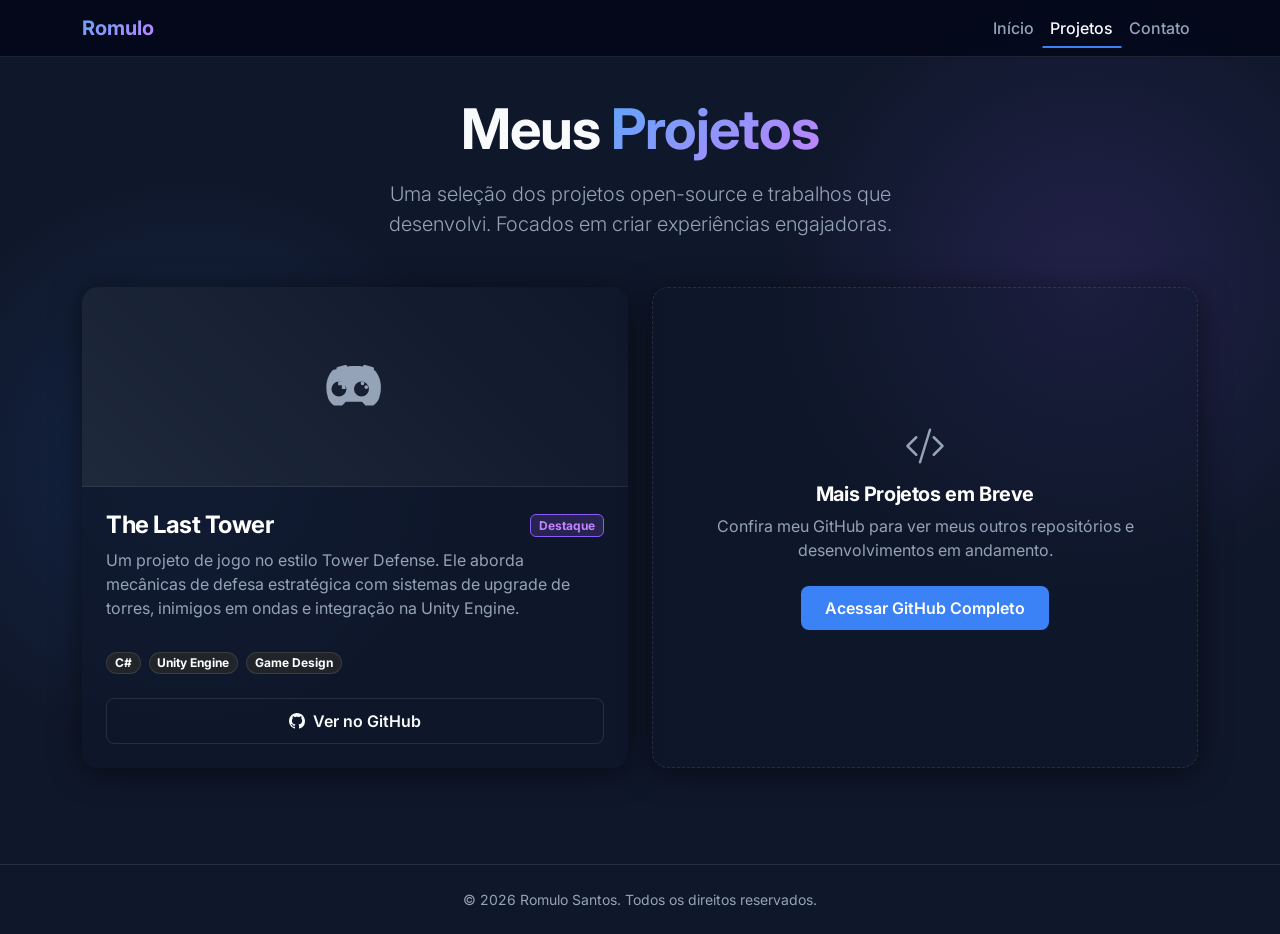
==== projects.html @ 46c8688b "feat: Initial commit for portfolio website" ====
<!DOCTYPE html>
<html lang="pt-BR">

<head>
    <meta charset="UTF-8">
    <meta name="viewport" content="width=device-width, initial-scale=1.0">
    <title>Projetos | Romulo</title>
    <meta name="description" content="Explore os projetos de Romulo, incluindo o jogo The Last Tower.">

    <link rel="preconnect" href="https://fonts.googleapis.com">
    <link rel="preconnect" href="https://fonts.gstatic.com" crossorigin>
    <link href="https://fonts.googleapis.com/css2?family=Inter:wght@300;400;500;600;700&display=swap" rel="stylesheet">

    <link href="https://cdn.jsdelivr.net/npm/bootstrap@5.3.0/dist/css/bootstrap.min.css" rel="stylesheet">
    <link rel="stylesheet" href="static/css/style.css">
</head>

<body>

    <!-- Navigation -->
    <nav class="navbar navbar-expand-lg navbar-dark glass-navbar fixed-top">
        <div class="container">
            <a class="navbar-brand fw-bold text-gradient" href="index.html">Romulo</a>
            <button class="navbar-toggler" type="button" data-bs-toggle="collapse" data-bs-target="#navbarNav">
                <span class="navbar-toggler-icon"></span>
            </button>
            <div class="collapse navbar-collapse" id="navbarNav">
                <ul class="navbar-nav ms-auto">
                    <li class="nav-item">
                        <a class="nav-link" href="index.html">Início</a>
                    </li>
                    <li class="nav-item">
                        <a class="nav-link active" aria-current="page" href="projects.html">Projetos</a>
                    </li>
                    <li class="nav-item">
                        <a class="nav-link" href="contact.html">Contato</a>
                    </li>
                </ul>
            </div>
        </div>
    </nav>

    <!-- Main Content -->
    <main class="container my-5 pt-5 flex-grow-1">

        <div class="text-center mb-5 fade-up delay-1">
            <h1 class="display-4 fw-bold mb-3">Meus <span class="text-gradient">Projetos</span></h1>
            <p class="lead text-muted-custom mx-auto" style="max-width: 600px;">
                Uma seleção dos projetos open-source e trabalhos que desenvolvi. Focados em criar experiências
                engajadoras.
            </p>
        </div>

        <div class="row g-4 mb-5">
            <!-- Project 1: The Last Tower -->
            <div class="col-lg-6 fade-up delay-2">
                <div class="card h-100 glass-panel project-card border-0">
                    <!-- Project Image/Placeholder -->
                    <div class="card-img-top bg-dark border-bottom"
                        style="height: 200px; border-color: var(--glass-border) !important; background: linear-gradient(45deg, #1e293b, #0f172a); display: flex; align-items: center; justify-content: center;">
                        <svg xmlns="http://www.w3.org/2000/svg" width="60" height="60" fill="currentColor"
                            class="bi bi-controller text-muted-custom" viewBox="0 0 16 16">
                            <path
                                d="M11.5 6.027a.5.5 0 1 1-1 0 .5.5 0 0 1 1 0zm-1.5 1.5a.5.5 0 1 0 0-1 .5.5 0 0 0 0 1zm2.5-.5a.5.5 0 1 1-1 0 .5.5 0 0 1 1 0zm-1.5 1.5a.5.5 0 1 0 0-1 .5.5 0 0 0 0 1zm-6.5-3h1v1h1v1h-1v1h-1v-1h-1v-1h1v-1z" />
                            <path
                                d="M3.051 3.26a.5.5 0 0 1 .354-.613l1.932-.518a.5.5 0 0 1 .62.39c.655-.079 1.35-.117 2.043-.117.72 0 1.443.041 2.12.126a.5.5 0 0 1 .622-.399l1.932.518a.5.5 0 0 1 .306.729c.14.09.266.19.373.297.408.408.78 1.05 1.068 1.777.29.731.467 1.552.487 2.274a7.9 7.9 0 0 1-.5 3.328 3.5 3.5 0 0 1-.84 1.28l-.511.465a.5.5 0 0 1-.371.126h-1.636a.5.5 0 0 1-.365-.15l-.837-.836h-4.305l-.837.836a.5.5 0 0 1-.365.15H2.571a.5.5 0 0 1-.37-.126l-.512-.465a3.5 3.5 0 0 1-.84-1.28 7.9 7.9 0 0 1-.5-3.328c.02-.722.197-1.543.487-2.274a5.5 5.5 0 0 1 1.068-1.777c.107-.107.234-.208.374-.298m1.444 3.16a2 2 0 1 0 0 4 2 2 0 0 0 0-4m6 0a2 2 0 1 0 0 4 2 2 0 0 0 0-4" />
                        </svg>
                    </div>
                    <div class="card-body p-4 d-flex flex-column text-white">
                        <div class="d-flex justify-content-between align-items-center mb-2">
                            <h3 class="card-title h4 mb-0 fw-bold">The Last Tower</h3>
                            <span class="badge bg-custom-glow"
                                style="background: rgba(139, 92, 246, 0.2); color: #c084fc; border: 1px solid #8b5cf6;">Destaque</span>
                        </div>
                        <p class="card-text text-muted-custom flex-grow-1">
                            Um projeto de jogo no estilo Tower Defense. Ele aborda mecânicas de defesa estratégica com
                            sistemas de upgrade de torres, inimigos em ondas e integração na Unity Engine.
                        </p>
                        <div class="d-flex gap-2 mt-3 flex-wrap">
                            <span class="badge rounded-pill bg-dark border"
                                style="border-color: var(--glass-border) !important;">C#</span>
                            <span class="badge rounded-pill bg-dark border"
                                style="border-color: var(--glass-border) !important;">Unity Engine</span>
                            <span class="badge rounded-pill bg-dark border"
                                style="border-color: var(--glass-border) !important;">Game Design</span>
                        </div>
                    </div>
                    <div class="card-footer bg-transparent border-top-0 p-4 pt-0">
                        <a href="https://github.com/Romulo-ns/The_Last_Tower" target="_blank"
                            class="btn btn-outline-glass w-100 d-flex align-items-center justify-content-center gap-2">
                            <svg xmlns="http://www.w3.org/2000/svg" width="16" height="16" fill="currentColor"
                                class="bi bi-github" viewBox="0 0 16 16">
                                <path
                                    d="M8 0C3.58 0 0 3.58 0 8c0 3.54 2.29 6.53 5.47 7.59.4.07.55-.17.55-.38 0-.19-.01-.82-.01-1.49-2.01.37-2.53-.49-2.69-.94-.09-.23-.48-.94-.82-1.13-.28-.15-.68-.52-.01-.53.63-.01 1.08.58 1.23.82.72 1.21 1.87.87 2.33.66.07-.52.28-.87.51-1.07-1.78-.2-3.64-.89-3.64-3.95 0-.87.31-1.59.82-2.15-.08-.2-.36-1.02.08-2.12 0 0 .67-.21 2.2.82.64-.18 1.32-.27 2-.27s1.36.09 2 .27c1.53-1.04 2.2-.82 2.2-.82.44 1.1.16 1.92.08 2.12.51.56.82 1.27.82 2.15 0 3.07-1.87 3.75-3.65 3.95.29.25.54.73.54 1.48 0 1.07-.01 1.93-.01 2.2 0 .21.15.46.55.38A8.01 8.01 0 0 0 16 8c0-4.42-3.58-8-8-8z" />
                            </svg>
                            Ver no GitHub
                        </a>
                    </div>
                </div>
            </div>

            <!-- More projects can be added here -->
            <div class="col-lg-6 fade-up delay-3">
                <div class="card h-100 glass-panel border-0 d-flex align-items-center justify-content-center text-center p-5"
                    style="border: 1px dashed var(--glass-border) !important; background: rgba(15, 23, 42, 0.3);">
                    <div class="text-muted-custom">
                        <svg xmlns="http://www.w3.org/2000/svg" width="40" height="40" fill="currentColor"
                            class="bi bi-code-slash mb-3 text-gradient" viewBox="0 0 16 16">
                            <path
                                d="M10.478 1.647a.5.5 0 1 0-.956-.294l-4 13a.5.5 0 0 0 .956.294zM4.854 4.146a.5.5 0 0 1 0 .708L1.707 8l3.147 3.146a.5.5 0 0 1-.708.708l-3.5-3.5a.5.5 0 0 1 0-.708l3.5-3.5a.5.5 0 0 1 .708 0zm6.292 0a.5.5 0 0 0 0 .708L14.293 8l-3.147 3.146a.5.5 0 0 0 .708.708l3.5-3.5a.5.5 0 0 0 0-.708l-3.5-3.5a.5.5 0 0 0-.708 0z" />
                        </svg>
                        <h4 class="h5 fw-bold mb-2 text-white">Mais Projetos em Breve</h4>
                        <p class="mb-4">Confira meu GitHub para ver meus outros repositórios e desenvolvimentos em
                            andamento.</p>
                        <a href="https://github.com/Romulo-ns" target="_blank" class="btn btn-custom-glow">
                            Acessar GitHub Completo
                        </a>
                    </div>
                </div>
            </div>
        </div>
    </main>

    <!-- Footer -->
    <footer class="mt-auto py-4 text-center border-top" style="border-color: var(--glass-border) !important;">
        <div class="container text-muted-custom small">
            &copy; 2026 Romulo Santos. Todos os direitos reservados.
        </div>
    </footer>

    <script src="https://cdn.jsdelivr.net/npm/bootstrap@5.3.0/dist/js/bootstrap.bundle.min.js"></script>
    <script src="static/js/main.js"></script>
</body>

</html>
---- static/css/style.css ----
:root {
  --bg-dark: #0f172a;
  --bg-darker: #020617;
  --text-main: #f8fafc;
  --text-muted: #94a3b8;
  --accent-color: #3b82f6;
  --accent-glow: rgba(59, 130, 246, 0.5);
  --glass-bg: rgba(15, 23, 42, 0.7);
  --glass-border: rgba(255, 255, 255, 0.1);
}

body {
  background-color: var(--bg-dark);
  background-image: radial-gradient(circle at 15% 50%, rgba(59, 130, 246, 0.15), transparent 25%),
                    radial-gradient(circle at 85% 30%, rgba(139, 92, 246, 0.15), transparent 25%);
  color: var(--text-main);
  font-family: 'Inter', sans-serif;
  min-height: 100vh;
  display: flex;
  flex-direction: column;
}

/* Glassmorphism Classes */
.glass-panel {
  background: var(--glass-bg);
  backdrop-filter: blur(12px);
  -webkit-backdrop-filter: blur(12px);
  border: 1px solid var(--glass-border);
  border-radius: 16px;
  box-shadow: 0 4px 30px rgba(0, 0, 0, 0.5);
}

.glass-navbar {
  background: rgba(2, 6, 23, 0.8);
  backdrop-filter: blur(16px);
  -webkit-backdrop-filter: blur(16px);
  border-bottom: 1px solid var(--glass-border);
}

/* Typography Customizations */
h1, h2, h3, h4, h5, h6 {
  font-weight: 700;
  letter-spacing: -0.02em;
}

.text-gradient {
  background: linear-gradient(135deg, #60a5fa, #c084fc);
  -webkit-background-clip: text;
  -webkit-text-fill-color: transparent;
  background-clip: text;
}

.text-muted-custom {
  color: var(--text-muted) !important;
}

/* Custom Buttons */
.btn-custom-glow {
  background: var(--accent-color);
  color: #fff;
  border: none;
  border-radius: 8px;
  padding: 10px 24px;
  font-weight: 600;
  transition: all 0.3s ease;
  position: relative;
  overflow: hidden;
  z-index: 1;
}

.btn-custom-glow::before {
  content: '';
  position: absolute;
  top: 0; left: 0; right: 0; bottom: 0;
  background: linear-gradient(135deg, #3b82f6, #8b5cf6);
  z-index: -1;
  transition: opacity 0.3s ease;
  opacity: 0;
}

.btn-custom-glow:hover::before {
  opacity: 1;
}

.btn-custom-glow:hover {
  transform: translateY(-2px);
  box-shadow: 0 0 20px var(--accent-glow);
  color: #fff;
}

.btn-outline-glass {
  background: transparent;
  color: var(--text-main);
  border: 1px solid var(--glass-border);
  border-radius: 8px;
  padding: 10px 24px;
  font-weight: 600;
  transition: all 0.3s ease;
}

.btn-outline-glass:hover {
  background: rgba(255, 255, 255, 0.05);
  border-color: rgba(255, 255, 255, 0.2);
  color: var(--text-main);
}

/* Cards Hover Effects */
.project-card {
  transition: transform 0.4s cubic-bezier(0.175, 0.885, 0.32, 1.275), box-shadow 0.4s ease;
  overflow: hidden;
}

.project-card:hover {
  transform: translateY(-8px);
  box-shadow: 0 10px 30px rgba(0, 0, 0, 0.6);
  border-color: rgba(255, 255, 255, 0.2);
}

.project-card .card-img-top {
  transition: transform 0.5s ease;
}

.project-card:hover .card-img-top {
  transform: scale(1.05);
}

/* Navbar Tuning */
.navbar-dark .navbar-nav .nav-link {
  color: var(--text-muted);
  font-weight: 500;
  transition: color 0.3s ease;
  position: relative;
}

.navbar-dark .navbar-nav .nav-link:hover,
.navbar-dark .navbar-nav .nav-link.active {
  color: var(--text-main);
}

.navbar-dark .navbar-nav .nav-link::after {
  content: '';
  position: absolute;
  width: 0;
  height: 2px;
  bottom: 0;
  left: 50%;
  background-color: var(--accent-color);
  transition: all 0.3s ease;
  transform: translateX(-50%);
}

.navbar-dark .navbar-nav .nav-link:hover::after,
.navbar-dark .navbar-nav .nav-link.active::after {
  width: 100%;
}

/* Base Form Styling */
.form-control-glass {
  background: rgba(255, 255, 255, 0.03);
  border: 1px solid var(--glass-border);
  color: var(--text-main);
  border-radius: 8px;
  padding: 12px 16px;
  transition: all 0.3s ease;
}

.form-control-glass:focus {
  background: rgba(255, 255, 255, 0.05);
  border-color: var(--accent-color);
  box-shadow: 0 0 0 0.25rem rgba(59, 130, 246, 0.25);
  color: var(--text-main);
}

.form-control-glass::placeholder {
  color: var(--text-muted);
}

/* Utilities */
.min-vh-80 {
  min-height: 80vh;
}

/* Animations */
.fade-up {
  opacity: 0;
  transform: translateY(30px);
  animation: fadeUp 0.8s cubic-bezier(0.16, 1, 0.3, 1) forwards;
}

.delay-1 { animation-delay: 0.2s; }
.delay-2 { animation-delay: 0.4s; }
.delay-3 { animation-delay: 0.6s; }

@keyframes fadeUp {
  to {
    opacity: 1;
    transform: translateY(0);
  }
}
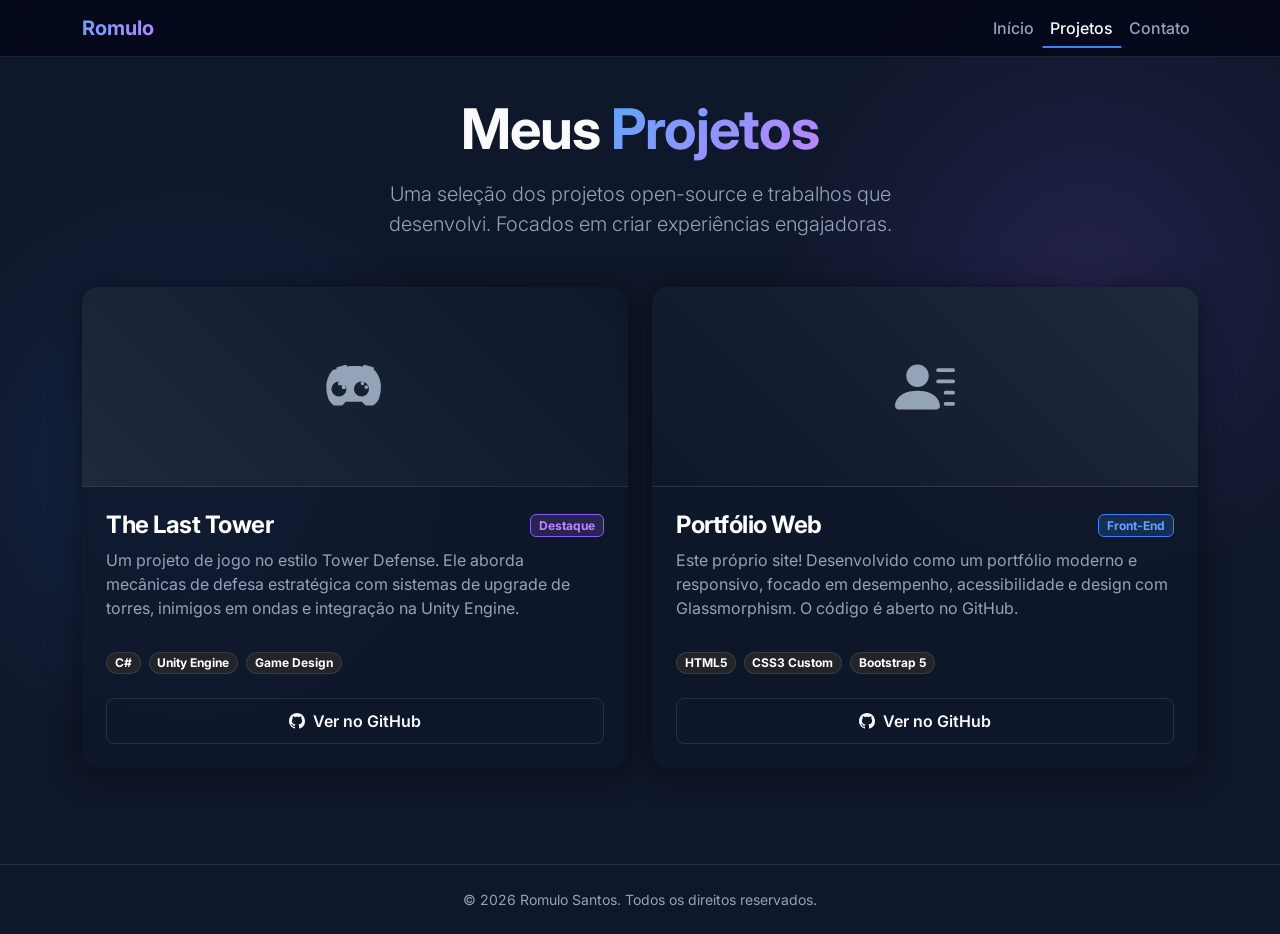
==== commit 9a15c4e5: "feat: Add portfolio project and update README with live URL" ====
--- a/projects.html
+++ b/projects.html
@@ -101,19 +101,41 @@
 
             <!-- More projects can be added here -->
             <div class="col-lg-6 fade-up delay-3">
-                <div class="card h-100 glass-panel border-0 d-flex align-items-center justify-content-center text-center p-5"
-                    style="border: 1px dashed var(--glass-border) !important; background: rgba(15, 23, 42, 0.3);">
-                    <div class="text-muted-custom">
-                        <svg xmlns="http://www.w3.org/2000/svg" width="40" height="40" fill="currentColor"
-                            class="bi bi-code-slash mb-3 text-gradient" viewBox="0 0 16 16">
-                            <path
-                                d="M10.478 1.647a.5.5 0 1 0-.956-.294l-4 13a.5.5 0 0 0 .956.294zM4.854 4.146a.5.5 0 0 1 0 .708L1.707 8l3.147 3.146a.5.5 0 0 1-.708.708l-3.5-3.5a.5.5 0 0 1 0-.708l3.5-3.5a.5.5 0 0 1 .708 0zm6.292 0a.5.5 0 0 0 0 .708L14.293 8l-3.147 3.146a.5.5 0 0 0 .708.708l3.5-3.5a.5.5 0 0 0 0-.708l-3.5-3.5a.5.5 0 0 0-.708 0z" />
+                <!-- Project 2: Portfólio Web -->
+                <div class="card h-100 glass-panel project-card border-0">
+                    <div class="card-img-top bg-dark border-bottom"
+                        style="height: 200px; border-color: var(--glass-border) !important; background: linear-gradient(45deg, #0f172a, #1e293b); display: flex; align-items: center; justify-content: center;">
+                        <svg xmlns="http://www.w3.org/2000/svg" width="60" height="60" fill="currentColor"
+                            class="bi bi-person-lines-fill text-muted-custom" viewBox="0 0 16 16">
+                            <path d="M6 8a3 3 0 1 0 0-6 3 3 0 0 0 0 6zm-5 6s-1 0-1-1 1-4 6-4 6 3 6 4-1 1-1 1H1zM11 3.5a.5.5 0 0 1 .5-.5h4a.5.5 0 0 1 0 1h-4a.5.5 0 0 1-.5-.5zm.5 2.5a.5.5 0 0 0 0 1h4a.5.5 0 0 0 0-1h-4zm2 3a.5.5 0 0 0 0 1h2a.5.5 0 0 0 0-1h-2zm0 3a.5.5 0 0 0 0 1h2a.5.5 0 0 0 0-1h-2z"/>
                         </svg>
-                        <h4 class="h5 fw-bold mb-2 text-white">Mais Projetos em Breve</h4>
-                        <p class="mb-4">Confira meu GitHub para ver meus outros repositórios e desenvolvimentos em
-                            andamento.</p>
-                        <a href="https://github.com/Romulo-ns" target="_blank" class="btn btn-custom-glow">
-                            Acessar GitHub Completo
+                    </div>
+                    <div class="card-body p-4 d-flex flex-column text-white">
+                        <div class="d-flex justify-content-between align-items-center mb-2">
+                            <h3 class="card-title h4 mb-0 fw-bold">Portfólio Web</h3>
+                            <span class="badge bg-custom-glow"
+                                style="background: rgba(59, 130, 246, 0.2); color: #60a5fa; border: 1px solid #3b82f6;">Front-End</span>
+                        </div>
+                        <p class="card-text text-muted-custom flex-grow-1">
+                            Este próprio site! Desenvolvido como um portfólio moderno e responsivo, focado em desempenho, acessibilidade e design com Glassmorphism. O código é aberto no GitHub.
+                        </p>
+                        <div class="d-flex gap-2 mt-3 flex-wrap">
+                            <span class="badge rounded-pill bg-dark border"
+                                style="border-color: var(--glass-border) !important;">HTML5</span>
+                            <span class="badge rounded-pill bg-dark border"
+                                style="border-color: var(--glass-border) !important;">CSS3 Custom</span>
+                            <span class="badge rounded-pill bg-dark border"
+                                style="border-color: var(--glass-border) !important;">Bootstrap 5</span>
+                        </div>
+                    </div>
+                    <div class="card-footer bg-transparent border-top-0 p-4 pt-0">
+                        <a href="https://github.com/Romulo-ns/my_portfolio" target="_blank"
+                            class="btn btn-outline-glass w-100 d-flex align-items-center justify-content-center gap-2">
+                            <svg xmlns="http://www.w3.org/2000/svg" width="16" height="16" fill="currentColor"
+                                class="bi bi-github" viewBox="0 0 16 16">
+                                <path d="M8 0C3.58 0 0 3.58 0 8c0 3.54 2.29 6.53 5.47 7.59.4.07.55-.17.55-.38 0-.19-.01-.82-.01-1.49-2.01.37-2.53-.49-2.69-.94-.09-.23-.48-.94-.82-1.13-.28-.15-.68-.52-.01-.53.63-.01 1.08.58 1.23.82.72 1.21 1.87.87 2.33.66.07-.52.28-.87.51-1.07-1.78-.2-3.64-.89-3.64-3.95 0-.87.31-1.59.82-2.15-.08-.2-.36-1.02.08-2.12 0 0 .67-.21 2.2.82.64-.18 1.32-.27 2-.27s1.36.09 2 .27c1.53-1.04 2.2-.82 2.2-.82.44 1.1.16 1.92.08 2.12.51.56.82 1.27.82 2.15 0 3.07-1.87 3.75-3.65 3.95.29.25.54.73.54 1.48 0 1.07-.01 1.93-.01 2.2 0 .21.15.46.55.38A8.01 8.01 0 0 0 16 8c0-4.42-3.58-8-8-8z" />
+                            </svg>
+                            Ver no GitHub
                         </a>
                     </div>
                 </div>
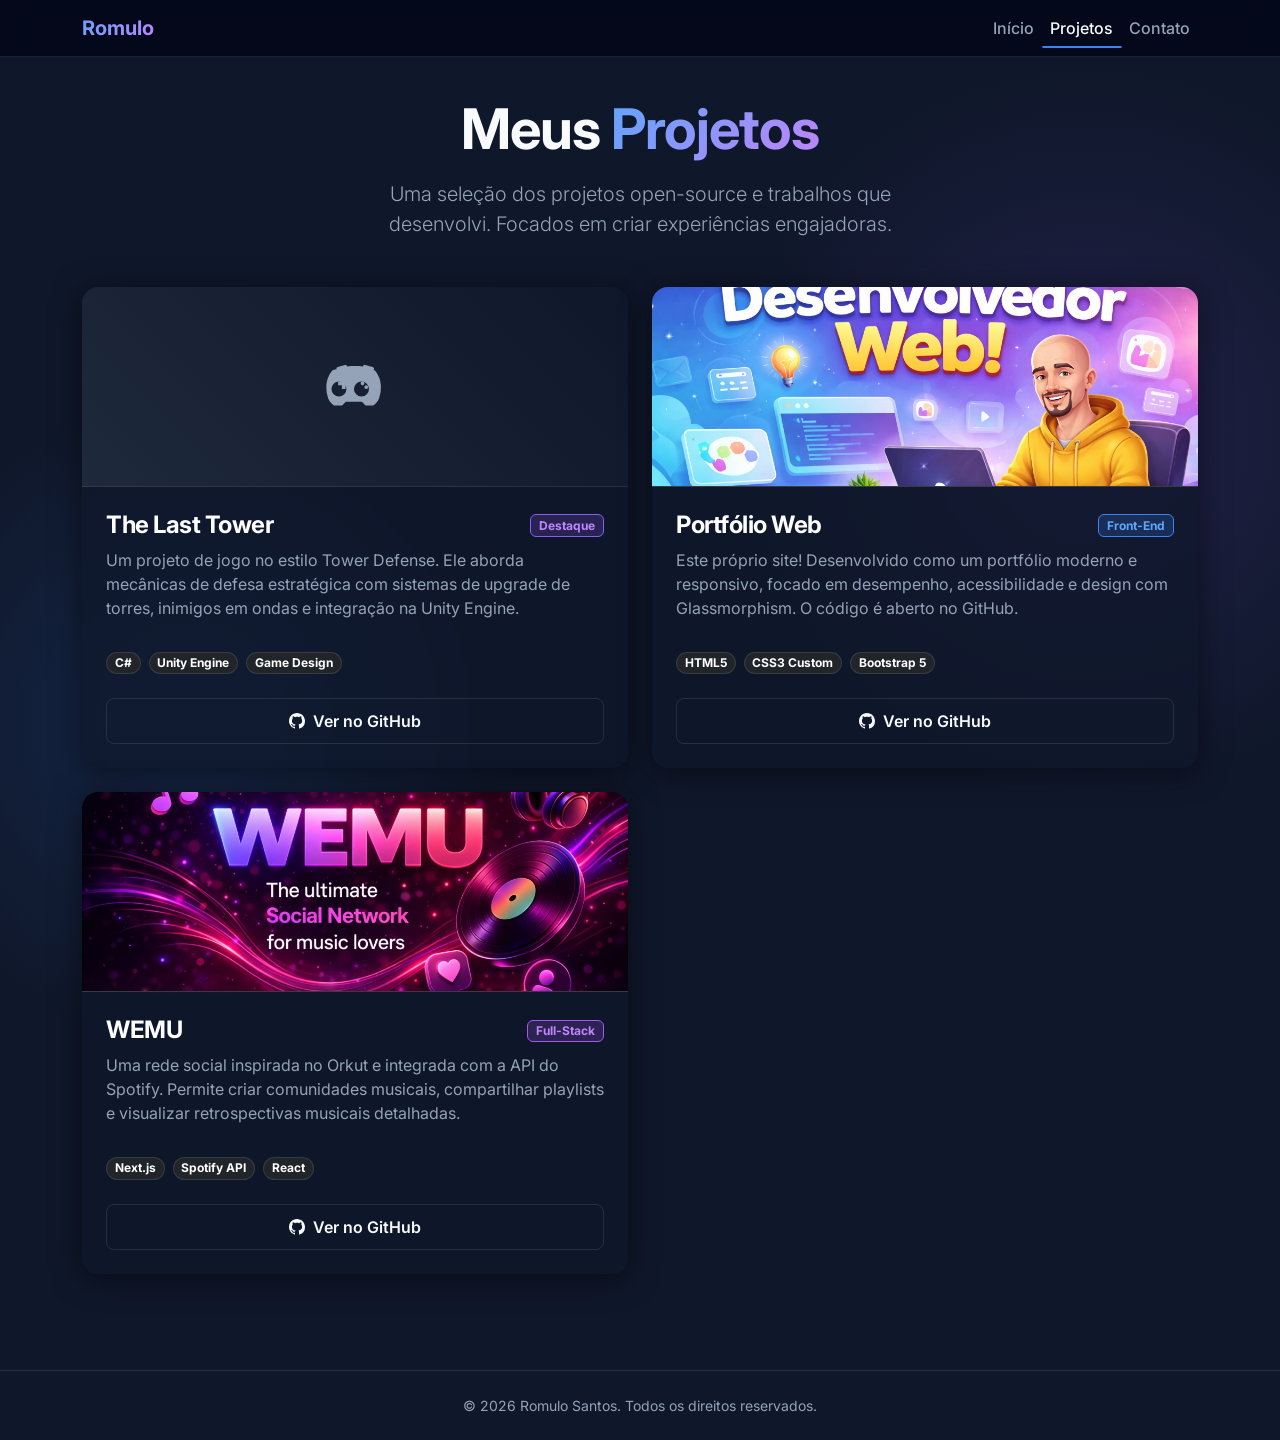
==== commit 1c83d274: "Add WEMU project and update portfolio images" ====
--- a/projects.html
+++ b/projects.html
@@ -104,11 +104,8 @@
                 <!-- Project 2: Portfólio Web -->
                 <div class="card h-100 glass-panel project-card border-0">
                     <div class="card-img-top bg-dark border-bottom"
-                        style="height: 200px; border-color: var(--glass-border) !important; background: linear-gradient(45deg, #0f172a, #1e293b); display: flex; align-items: center; justify-content: center;">
-                        <svg xmlns="http://www.w3.org/2000/svg" width="60" height="60" fill="currentColor"
-                            class="bi bi-person-lines-fill text-muted-custom" viewBox="0 0 16 16">
-                            <path d="M6 8a3 3 0 1 0 0-6 3 3 0 0 0 0 6zm-5 6s-1 0-1-1 1-4 6-4 6 3 6 4-1 1-1 1H1zM11 3.5a.5.5 0 0 1 .5-.5h4a.5.5 0 0 1 0 1h-4a.5.5 0 0 1-.5-.5zm.5 2.5a.5.5 0 0 0 0 1h4a.5.5 0 0 0 0-1h-4zm2 3a.5.5 0 0 0 0 1h2a.5.5 0 0 0 0-1h-2zm0 3a.5.5 0 0 0 0 1h2a.5.5 0 0 0 0-1h-2z"/>
-                        </svg>
+                        style="height: 200px; border-color: var(--glass-border) !important; overflow: hidden;">
+                        <img src="static/img/portfolio.jpg" alt="Portfólio Web" style="width: 100%; height: 100%; object-fit: cover;">
                     </div>
                     <div class="card-body p-4 d-flex flex-column text-white">
                         <div class="d-flex justify-content-between align-items-center mb-2">
@@ -140,6 +137,44 @@
                     </div>
                 </div>
             </div>
+
+            <!-- Project 3: WEMU -->
+            <div class="col-lg-6 fade-up delay-4">
+                <div class="card h-100 glass-panel project-card border-0">
+                    <div class="card-img-top bg-dark border-bottom"
+                        style="height: 200px; border-color: var(--glass-border) !important; overflow: hidden;">
+                        <img src="static/img/wemu.jpg" alt="WEMU Project" style="width: 100%; height: 100%; object-fit: cover;">
+                    </div>
+                    <div class="card-body p-4 d-flex flex-column text-white">
+                        <div class="d-flex justify-content-between align-items-center mb-2">
+                            <h3 class="card-title h4 mb-0 fw-bold">WEMU</h3>
+                            <span class="badge bg-custom-glow"
+                                style="background: rgba(168, 85, 247, 0.2); color: #c084fc; border: 1px solid #a855f7;">Full-Stack</span>
+                        </div>
+                        <p class="card-text text-muted-custom flex-grow-1">
+                            Uma rede social inspirada no Orkut e integrada com a API do Spotify. Permite criar comunidades musicais, compartilhar playlists e visualizar retrospectivas musicais detalhadas.
+                        </p>
+                        <div class="d-flex gap-2 mt-3 flex-wrap">
+                            <span class="badge rounded-pill bg-dark border"
+                                style="border-color: var(--glass-border) !important;">Next.js</span>
+                            <span class="badge rounded-pill bg-dark border"
+                                style="border-color: var(--glass-border) !important;">Spotify API</span>
+                            <span class="badge rounded-pill bg-dark border"
+                                style="border-color: var(--glass-border) !important;">React</span>
+                        </div>
+                    </div>
+                    <div class="card-footer bg-transparent border-top-0 p-4 pt-0">
+                        <a href="https://github.com/Romulo-ns/WEMU" target="_blank"
+                            class="btn btn-outline-glass w-100 d-flex align-items-center justify-content-center gap-2">
+                            <svg xmlns="http://www.w3.org/2000/svg" width="16" height="16" fill="currentColor"
+                                class="bi bi-github" viewBox="0 0 16 16">
+                                <path d="M8 0C3.58 0 0 3.58 0 8c0 3.54 2.29 6.53 5.47 7.59.4.07.55-.17.55-.38 0-.19-.01-.82-.01-1.49-2.01.37-2.53-.49-2.69-.94-.09-.23-.48-.94-.82-1.13-.28-.15-.68-.52-.01-.53.63-.01 1.08.58 1.23.82.72 1.21 1.87.87 2.33.66.07-.52.28-.87.51-1.07-1.78-.2-3.64-.89-3.64-3.95 0-.87.31-1.59.82-2.15-.08-.2-.36-1.02.08-2.12 0 0 .67-.21 2.2.82.64-.18 1.32-.27 2-.27s1.36.09 2 .27c1.53-1.04 2.2-.82 2.2-.82.44 1.1.16 1.92.08 2.12.51.56.82 1.27.82 2.15 0 3.07-1.87 3.75-3.65 3.95.29.25.54.73.54 1.48 0 1.07-.01 1.93-.01 2.2 0 .21.15.46.55.38A8.01 8.01 0 0 0 16 8c0-4.42-3.58-8-8-8z" />
+                            </svg>
+                            Ver no GitHub
+                        </a>
+                    </div>
+                </div>
+            </div>
         </div>
     </main>
 
--- a/static/css/style.css
+++ b/static/css/style.css
@@ -197,3 +197,22 @@
     transform: translateY(0);
   }
 }
+/ *   T i m e l i n e   S t y l e s   * / + 
+ . t i m e l i n e   {   p o s i t i o n :   r e l a t i v e ;   m a x - w i d t h :   8 0 0 p x ;   m a r g i n :   0   a u t o ;   p a d d i n g :   2 0 p x   0 ;   } + 
+ . t i m e l i n e : : a f t e r   {   c o n t e n t :   ' ' ;   p o s i t i o n :   a b s o l u t e ;   w i d t h :   2 p x ;   b a c k g r o u n d :   v a r ( - - g l a s s - b o r d e r ) ;   t o p :   0 ;   b o t t o m :   0 ;   l e f t :   3 1 p x ;   m a r g i n - l e f t :   - 1 p x ;   } + 
+ @ m e d i a   ( m i n - w i d t h :   7 6 8 p x )   {   . t i m e l i n e : : a f t e r   {   l e f t :   5 0 % ;   }   } + 
+ . t i m e l i n e - i t e m   {   p a d d i n g :   1 0 p x   4 0 p x ;   p o s i t i o n :   r e l a t i v e ;   b a c k g r o u n d - c o l o r :   i n h e r i t ;   w i d t h :   1 0 0 % ;   } + 
+ @ m e d i a   ( m i n - w i d t h :   7 6 8 p x )   {   . t i m e l i n e - i t e m   {   w i d t h :   5 0 % ;   }   . t i m e l i n e - i t e m . l e f t   {   l e f t :   0 ;   }   . t i m e l i n e - i t e m . r i g h t   {   l e f t :   5 0 % ;   }   } + 
+ . t i m e l i n e - d o t   {   p o s i t i o n :   a b s o l u t e ;   w i d t h :   2 0 p x ;   h e i g h t :   2 0 p x ;   r i g h t :   a u t o ;   l e f t :   2 1 p x ;   b a c k g r o u n d - c o l o r :   v a r ( - - b g - d a r k ) ;   b o r d e r :   4 p x   s o l i d   v a r ( - - a c c e n t - c o l o r ) ;   t o p :   1 5 p x ;   b o r d e r - r a d i u s :   5 0 % ;   z - i n d e x :   1 ;   b o x - s h a d o w :   0   0   1 0 p x   v a r ( - - a c c e n t - g l o w ) ;   } + 
+ @ m e d i a   ( m i n - w i d t h :   7 6 8 p x )   {   . t i m e l i n e - i t e m . l e f t   . t i m e l i n e - d o t   {   r i g h t :   - 1 0 p x ;   l e f t :   a u t o ;   }   . t i m e l i n e - i t e m . r i g h t   . t i m e l i n e - d o t   {   l e f t :   - 1 0 p x ;   }   } + 
+ . t i m e l i n e - c o n t e n t   {   p a d d i n g :   2 0 p x ;   p o s i t i o n :   r e l a t i v e ;   b o r d e r - r a d i u s :   1 2 p x ;   } + 
+ 
